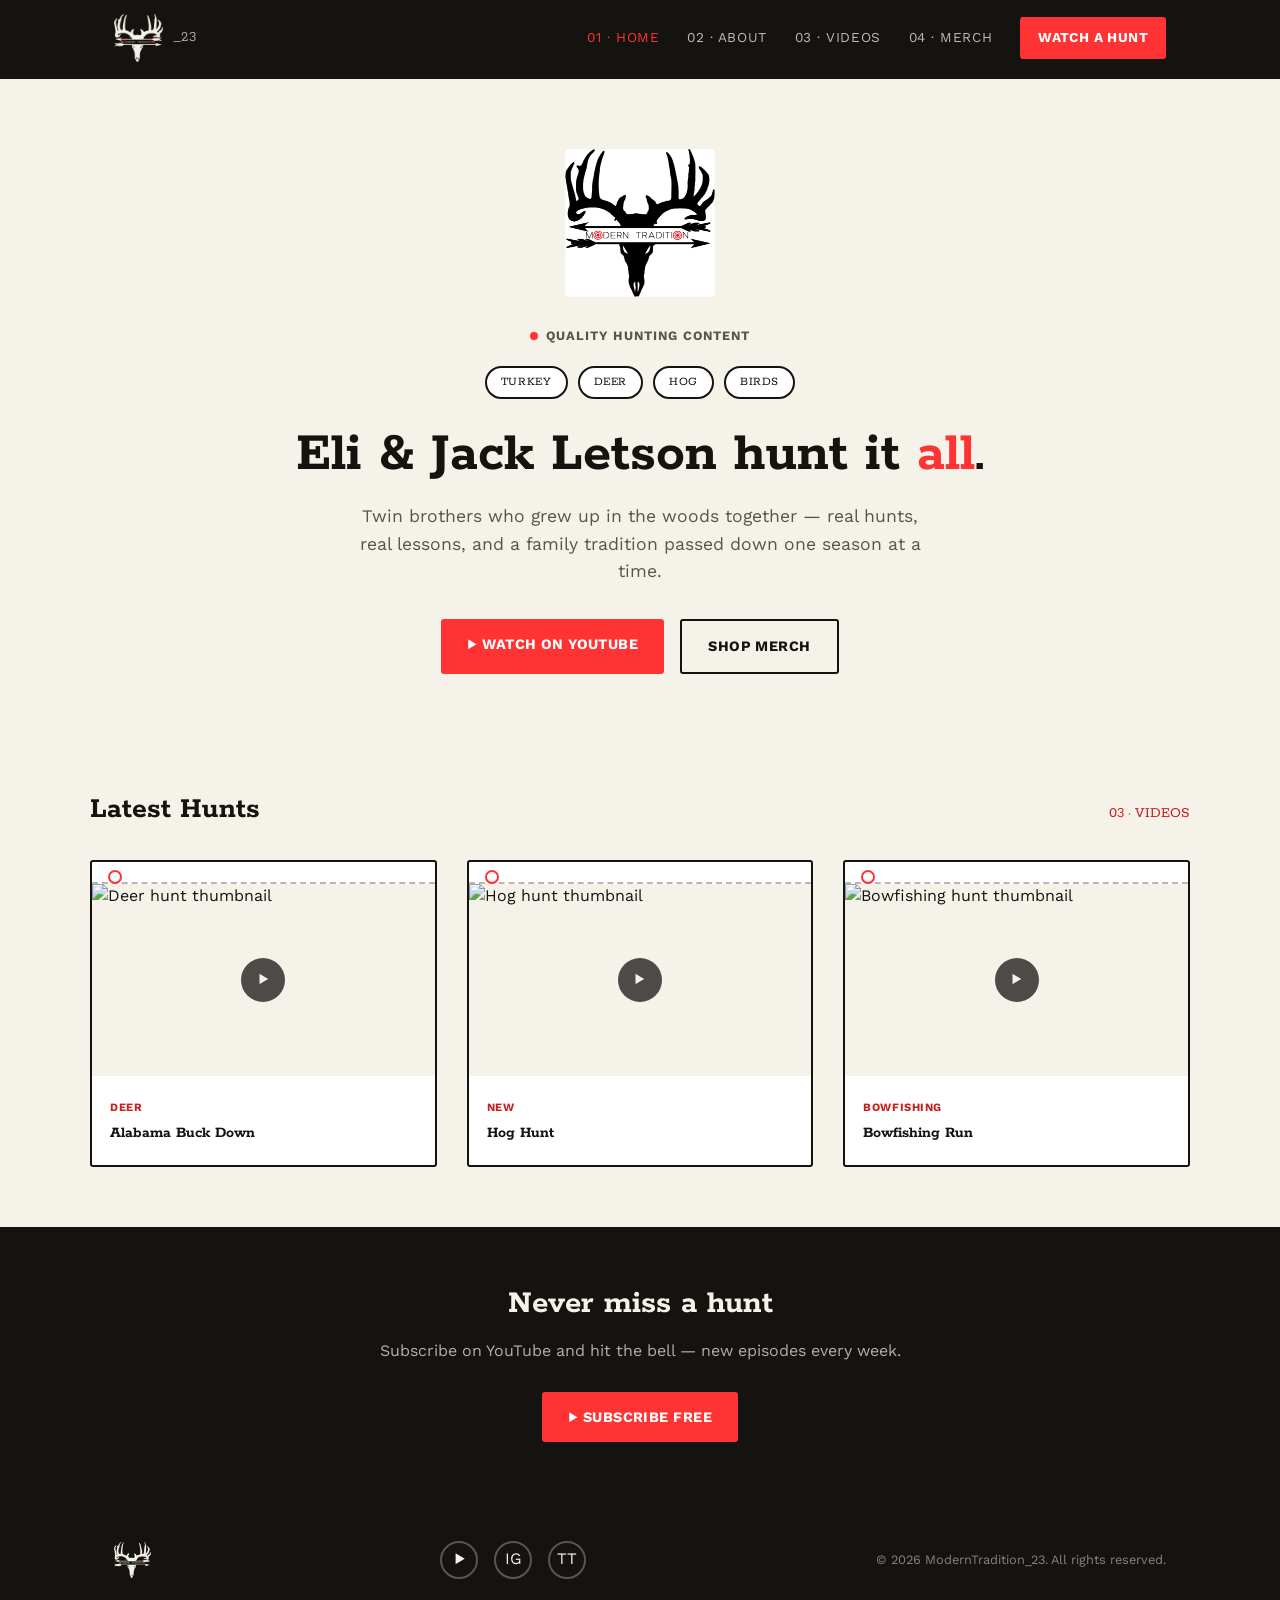
==== index.html @ 741113a1 "Initial commit of MDT website Co-Authored-By: Claude Sonnet 5 <noreply@anthropic.com>" ====
<!DOCTYPE html>
<html lang="en">
<head>
  <meta charset="UTF-8">
  <meta name="viewport" content="width=device-width, initial-scale=1.0">
  <title>ModernTradition_23 — Eli & Jack Letson</title>
  <!-- Google Fonts: Rokkitt (bold slab display) + Work Sans (body text) -->
  <link rel="preconnect" href="https://fonts.googleapis.com">
  <link href="https://fonts.googleapis.com/css2?family=Rokkitt:wght@500;700&family=Work+Sans:wght@400;500;600;700&display=swap" rel="stylesheet">
  <link rel="stylesheet" href="style.css">
</head>
<body>

  <!-- ============ HEADER / NAV ============ -->
  <!-- Real logo now in use — see logo_240.png (and larger versions
       in the images folder if you need them for other uses). -->
  <header class="site-header">
    <div class="header-inner">
      <a href="index.html" class="logo-mark"><img src="logo_reversed_240.png" alt="ModernTradition_23 logo"><span class="logo-handle">_23</span></a>

      <button class="nav-toggle" id="navToggle" aria-label="Toggle menu" aria-expanded="false">☰</button>

      <nav class="site-nav" id="siteNav">
        <a href="index.html" class="nav-link active">01 · Home</a>
        <a href="about.html" class="nav-link">02 · About</a>
        <a href="videos.html" class="nav-link">03 · Videos</a>
        <a href="merch.html" class="nav-link">04 · Merch</a>
        <a href="https://youtube.com/@ModernTradition_23" class="nav-cta" target="_blank" rel="noopener">Watch a Hunt</a>
      </nav>
    </div>
    <div class="tag-strip" aria-hidden="true"></div>
  </header>

  <!-- ============ HERO ============ -->
  <section class="hero wrap">
    <img src="logo_600_white.png" alt="ModernTradition_23 logo" class="hero-logo">
    <p class="eyebrow"><span class="blaze-dot"></span> Quality hunting content</p>

    <!-- The species row states plainly what the channel covers —
         this is the "hero as thesis" from the design brief. -->
    <div class="species-row">
      <span class="species-chip">Turkey</span>
      <span class="species-chip">Deer</span>
      <span class="species-chip">Hog</span>
      <span class="species-chip">Birds</span>
    </div>

    <h1>Eli &amp; Jack Letson hunt it <span class="highlight">all</span>.</h1>
    <p class="hero-sub">Twin brothers who grew up in the woods together — real hunts, real lessons, and a family tradition passed down one season at a time.</p>
    <div class="hero-actions">
      <a href="https://youtube.com/@ModernTradition_23" class="btn btn-primary" target="_blank" rel="noopener">▶ Watch on YouTube</a>
      <a href="merch.html" class="btn btn-outline">Shop Merch</a>
    </div>
  </section>

  <!-- ============ LATEST UPLOADS ============ -->
  <section class="section wrap">
    <div class="section-head">
      <h2>Latest Hunts</h2>
      <span class="section-num">03 · VIDEOS</span>
    </div>
    <div class="grid">
      <!-- Real videos — titles below are descriptive placeholders since I
           couldn't pull exact YouTube titles (YouTube blocked the fetch).
           Swap in the exact titles any time. -->
      <a class="card" href="https://www.youtube.com/watch?v=N0dWqT981oI" target="_blank" rel="noopener">
        <div class="card-thumb"><img src="https://img.youtube.com/vi/N0dWqT981oI/hqdefault.jpg" alt="Deer hunt thumbnail" loading="lazy"><span class="play-badge">▶</span></div>
        <div class="card-body">
          <span class="card-tag">Deer</span>
          <h3>Alabama Buck Down</h3>
        </div>
      </a>
      <a class="card" href="https://www.youtube.com/watch?v=dNm41cbBiHg" target="_blank" rel="noopener">
        <div class="card-thumb"><img src="https://img.youtube.com/vi/dNm41cbBiHg/hqdefault.jpg" alt="Hog hunt thumbnail" loading="lazy"><span class="play-badge">▶</span></div>
        <div class="card-body">
          <span class="card-tag">New</span>
          <h3>Hog Hunt</h3>
        </div>
      </a>
      <a class="card" href="https://www.youtube.com/watch?v=f_7VXllXioY" target="_blank" rel="noopener">
        <div class="card-thumb"><img src="https://img.youtube.com/vi/f_7VXllXioY/hqdefault.jpg" alt="Bowfishing hunt thumbnail" loading="lazy"><span class="play-badge">▶</span></div>
        <div class="card-body">
          <span class="card-tag">Bowfishing</span>
          <h3>Bowfishing Run</h3>
        </div>
      </a>
    </div>
  </section>

  <!-- ============ CTA BAND ============ -->
  <section class="cta-band">
    <h2>Never miss a hunt</h2>
    <p>Subscribe on YouTube and hit the bell — new episodes every week.</p>
    <a href="https://youtube.com/@ModernTradition_23" class="btn btn-primary" target="_blank" rel="noopener">▶ Subscribe Free</a>
  </section>

  <!-- ============ FOOTER ============ -->
  <footer class="site-footer">
    <div class="tag-strip" aria-hidden="true"></div>
    <div class="footer-inner">
      <span class="logo-mark"><img src="logo_reversed_240.png" alt="ModernTradition_23 logo"></span>
      <div class="social-links">
        <!-- ✏️ CUSTOMIZE: point these at real profiles -->
        <a href="https://youtube.com/@ModernTradition_23" target="_blank" rel="noopener" aria-label="YouTube">▶</a>
        <a href="https://www.instagram.com/modern_tradition23" target="_blank" rel="noopener" aria-label="Instagram">IG</a>
        <a href="https://www.tiktok.com/@Modern_tradition_23" target="_blank" rel="noopener" aria-label="TikTok">TT</a>
      </div>
      <span class="footer-note">© 2026 ModernTradition_23. All rights reserved.</span>
    </div>
  </footer>

  <script src="script.js"></script>
</body>
</html>
---- style.css ----
/* ============================================
   MODERNTRADITION_23 — shared stylesheet
   Palette now matches the real logo: black,
   white/paper, and target red.
============================================ */

:root {
  --color-paper: #F5F2EA;
  --color-paper-light: #FFFFFF;
  --color-ink: #141310;
  --color-ink-soft: #58554B;
  --color-red: #FF3333;
  --color-red-deep: #C81F1F;

  --font-display: "Rokkitt", serif;
  --font-body: "Work Sans", sans-serif;

  --max-width: 1100px;
  --radius: 3px;
}

* { box-sizing: border-box; margin: 0; padding: 0; }
html { scroll-behavior: smooth; }

body {
  background: var(--color-paper);
  color: var(--color-ink);
  font-family: var(--font-body);
  line-height: 1.55;
  -webkit-font-smoothing: antialiased;
}

img { max-width: 100%; display: block; }
a { color: inherit; text-decoration: none; }

a:focus-visible,
button:focus-visible {
  outline: 3px solid var(--color-red);
  outline-offset: 2px;
}

h1, h2, h3 {
  font-family: var(--font-display);
  font-weight: 700;
  line-height: 1.05;
}

.wrap {
  max-width: var(--max-width);
  margin: 0 auto;
  padding: 0 24px;
}

/* Signature divider: dashed line, echoes a tag's perforated edge */
.tag-strip {
  height: 3px;
  border-top: 3px dashed var(--color-ink);
  opacity: 0.35;
}

/* ---- Header / nav ---- */
.site-header {
  background: var(--color-ink);
  color: var(--color-paper);
  position: sticky;
  top: 0;
  z-index: 50;
}

.header-inner {
  max-width: var(--max-width);
  margin: 0 auto;
  padding: 14px 24px;
  display: flex;
  align-items: center;
  justify-content: space-between;
}

.logo-mark {
  display: flex;
  align-items: center;
  gap: 10px;
}
.logo-mark img {
  height: 48px;
  width: auto;
  /* the source PNG has a transparent background, so it sits cleanly on the dark header */
}
.logo-handle {
  font-family: var(--font-display);
  font-size: 0.95rem;
  letter-spacing: 0.03em;
  color: var(--color-paper);
  opacity: 0.7;
}

.nav-toggle {
  display: none;
  background: none;
  border: 2px solid var(--color-paper);
  color: var(--color-paper);
  font-size: 1rem;
  padding: 6px 10px;
  border-radius: var(--radius);
  cursor: pointer;
}

.site-nav {
  display: flex;
  align-items: center;
  gap: 28px;
}

.nav-link {
  font-size: 0.85rem;
  letter-spacing: 0.04em;
  text-transform: uppercase;
  opacity: 0.75;
  transition: opacity 0.15s ease;
}
.nav-link:hover,
.nav-link.active { opacity: 1; }
.nav-link.active { color: var(--color-red); }

.nav-cta {
  background: var(--color-red);
  color: #fff;
  font-weight: 700;
  font-size: 0.85rem;
  padding: 10px 18px;
  border-radius: var(--radius);
  text-transform: uppercase;
  letter-spacing: 0.03em;
  transition: transform 0.15s ease;
}
.nav-cta:hover { transform: translateY(-2px); }

@media (max-width: 760px) {
  .nav-toggle { display: block; }
  .site-nav {
    position: absolute;
    top: 100%;
    left: 0;
    right: 0;
    background: var(--color-ink);
    flex-direction: column;
    align-items: flex-start;
    gap: 0;
    max-height: 0;
    overflow: hidden;
    transition: max-height 0.25s ease;
  }
  .site-nav.open { max-height: 320px; }
  .nav-link, .nav-cta {
    width: 100%;
    padding: 16px 24px;
    border-top: 1px solid rgba(245,242,234,0.12);
  }
  .nav-cta { border-radius: 0; text-align: center; }
}

/* ---- Buttons ---- */
.btn {
  display: inline-block;
  padding: 14px 26px;
  border-radius: var(--radius);
  font-weight: 700;
  text-transform: uppercase;
  letter-spacing: 0.03em;
  font-size: 0.9rem;
  transition: transform 0.15s ease;
}
.btn:hover { transform: translateY(-2px); }
.btn-primary { background: var(--color-red); color: #fff; }
.btn-outline {
  background: transparent;
  border: 2px solid var(--color-ink);
  color: var(--color-ink);
}

/* ---- Hero ---- */
.hero { padding: 70px 0 60px; text-align: center; }

.eyebrow {
  display: inline-flex;
  align-items: center;
  gap: 8px;
  font-size: 0.8rem;
  letter-spacing: 0.08em;
  text-transform: uppercase;
  color: var(--color-ink-soft);
  font-weight: 700;
  margin-bottom: 20px;
}

.blaze-dot {
  width: 8px;
  height: 8px;
  border-radius: 50%;
  background: var(--color-red);
  animation: pulse 1.8s infinite ease-in-out;
}
@media (prefers-reduced-motion: reduce) { .blaze-dot { animation: none; } }
@keyframes pulse { 0%, 100% { opacity: 1; } 50% { opacity: 0.3; } }

.hero-logo { width: 150px; margin: 0 auto 26px; }

.species-row {
  display: flex;
  gap: 10px;
  justify-content: center;
  flex-wrap: wrap;
  margin-bottom: 26px;
}
.species-chip {
  font-family: var(--font-display);
  font-size: 0.78rem;
  text-transform: uppercase;
  letter-spacing: 0.05em;
  background: var(--color-paper-light);
  border: 2px solid var(--color-ink);
  padding: 5px 14px;
  border-radius: 999px;
}

.hero h1 { font-size: clamp(2.2rem, 5.4vw, 3.6rem); margin-bottom: 18px; }
.hero h1 .highlight { color: var(--color-red); }

.hero-sub {
  max-width: 580px;
  margin: 0 auto 34px;
  color: var(--color-ink-soft);
  font-size: 1.1rem;
}

.hero-actions { display: flex; gap: 16px; justify-content: center; flex-wrap: wrap; }

/* ---- Sections ---- */
.section { padding: 60px 0; }
.section-head {
  display: flex;
  align-items: baseline;
  justify-content: space-between;
  margin-bottom: 34px;
  flex-wrap: wrap;
  gap: 10px;
}
.section-head h2 { font-size: 1.9rem; }
.section-num {
  font-family: var(--font-display);
  color: var(--color-red-deep);
  font-size: 0.95rem;
  text-transform: uppercase;
}

/* ---- Card grid ---- */
.grid {
  display: grid;
  grid-template-columns: repeat(auto-fit, minmax(260px, 1fr));
  gap: 30px;
}

/* "Game tag" card — punch hole is red now, echoing the logo's target rings */
.card {
  position: relative;
  display: block;
  background: var(--color-paper-light);
  border: 2px solid var(--color-ink);
  border-radius: var(--radius);
  overflow: hidden;
  padding-top: 22px;
  transition: transform 0.15s ease;
}
.card:hover { transform: translateY(-3px); }
.card::before {
  content: "";
  position: absolute;
  top: 8px;
  left: 16px;
  width: 10px;
  height: 10px;
  border-radius: 50%;
  border: 2px solid var(--color-red);
  z-index: 2;
}
.card::after {
  content: "";
  position: absolute;
  top: 20px;
  left: 0;
  right: 0;
  border-top: 2px dashed var(--color-ink);
  opacity: 0.3;
}

.card-thumb {
  aspect-ratio: 16 / 9;
  position: relative;
  background: var(--color-paper);
  overflow: hidden;
}
.card-thumb img {
  width: 100%;
  height: 100%;
  object-fit: cover;
  display: block;
}
.card-thumb .duration {
  position: absolute;
  bottom: 8px;
  right: 8px;
  background: var(--color-ink);
  color: var(--color-paper);
  font-size: 0.75rem;
  padding: 2px 6px;
  border-radius: 3px;
}
.play-badge {
  position: absolute;
  top: 50%;
  left: 50%;
  transform: translate(-50%, -50%);
  width: 44px;
  height: 44px;
  border-radius: 50%;
  background: rgba(20,19,16,0.75);
  color: var(--color-paper);
  display: flex;
  align-items: center;
  justify-content: center;
  font-size: 0.95rem;
}
.card-body { padding: 18px; }
.card-body h3 { font-size: 1rem; text-transform: none; margin-bottom: 6px; font-weight: 700; }
.card-tag {
  display: inline-block;
  font-size: 0.7rem;
  text-transform: uppercase;
  letter-spacing: 0.05em;
  color: var(--color-red-deep);
  font-weight: 700;
  margin-bottom: 8px;
}

.price {
  font-family: var(--font-display);
  font-size: 1.25rem;
  color: var(--color-red);
  margin: 10px 0 14px;
}

/* ---- Filter tabs ---- */
.filter-bar { display: flex; gap: 10px; flex-wrap: wrap; margin-bottom: 36px; }
.filter-btn {
  background: transparent;
  border: 2px solid var(--color-ink);
  padding: 8px 16px;
  border-radius: 999px;
  font-family: var(--font-body);
  font-weight: 600;
  font-size: 0.85rem;
  cursor: pointer;
  transition: background 0.15s ease, color 0.15s ease;
}
.filter-btn.active,
.filter-btn:hover { background: var(--color-ink); color: var(--color-paper); }

/* ---- About page ---- */
.twins-row {
  display: grid;
  grid-template-columns: 1fr 1fr;
  gap: 24px;
  margin-bottom: 46px;
}
@media (max-width: 620px) { .twins-row { grid-template-columns: 1fr; } }
.twin-card { text-align: left; }
.portrait-block {
  aspect-ratio: 4/5;
  background: var(--color-ink);
  border-radius: var(--radius);
  display: flex;
  align-items: center;
  justify-content: center;
  color: var(--color-paper);
  font-family: var(--font-display);
  text-align: center;
  padding: 20px;
  margin-bottom: 14px;
}
.portrait-photo {
  object-fit: cover;
  width: 100%;
}

.twin-num {
  font-family: var(--font-display);
  color: var(--color-red-deep);
  font-size: 0.9rem;
  text-transform: uppercase;
  margin-bottom: 4px;
}
.twin-card h3 { font-size: 1.3rem; margin-bottom: 8px; }

.stat-row { display: flex; gap: 40px; margin: 30px 0; flex-wrap: wrap; }
.stat-num { font-family: var(--font-display); font-size: 2.1rem; color: var(--color-red-deep); }
.stat-label { font-size: 0.8rem; text-transform: uppercase; color: var(--color-ink-soft); }

/* ---- CTA band ---- */
.cta-band { background: var(--color-ink); color: var(--color-paper); text-align: center; padding: 60px 24px; }
.cta-band h2 { font-size: 2.1rem; margin-bottom: 16px; }
.cta-band p { color: rgba(245,242,234,0.7); margin-bottom: 28px; }

/* ---- Footer ---- */
.site-footer { background: var(--color-ink); color: var(--color-paper); }
.footer-inner {
  max-width: var(--max-width);
  margin: 0 auto;
  padding: 36px 24px;
  display: flex;
  justify-content: space-between;
  align-items: center;
  flex-wrap: wrap;
  gap: 16px;
}
.footer-inner .logo-mark img { height: 36px; }
.social-links { display: flex; gap: 16px; }
.social-links a {
  border: 2px solid rgba(245,242,234,0.3);
  border-radius: 50%;
  width: 38px;
  height: 38px;
  display: flex;
  align-items: center;
  justify-content: center;
  transition: border-color 0.15s ease;
}
.social-links a:hover { border-color: var(--color-red); }
.footer-note { font-size: 0.8rem; color: rgba(245,242,234,0.5); }
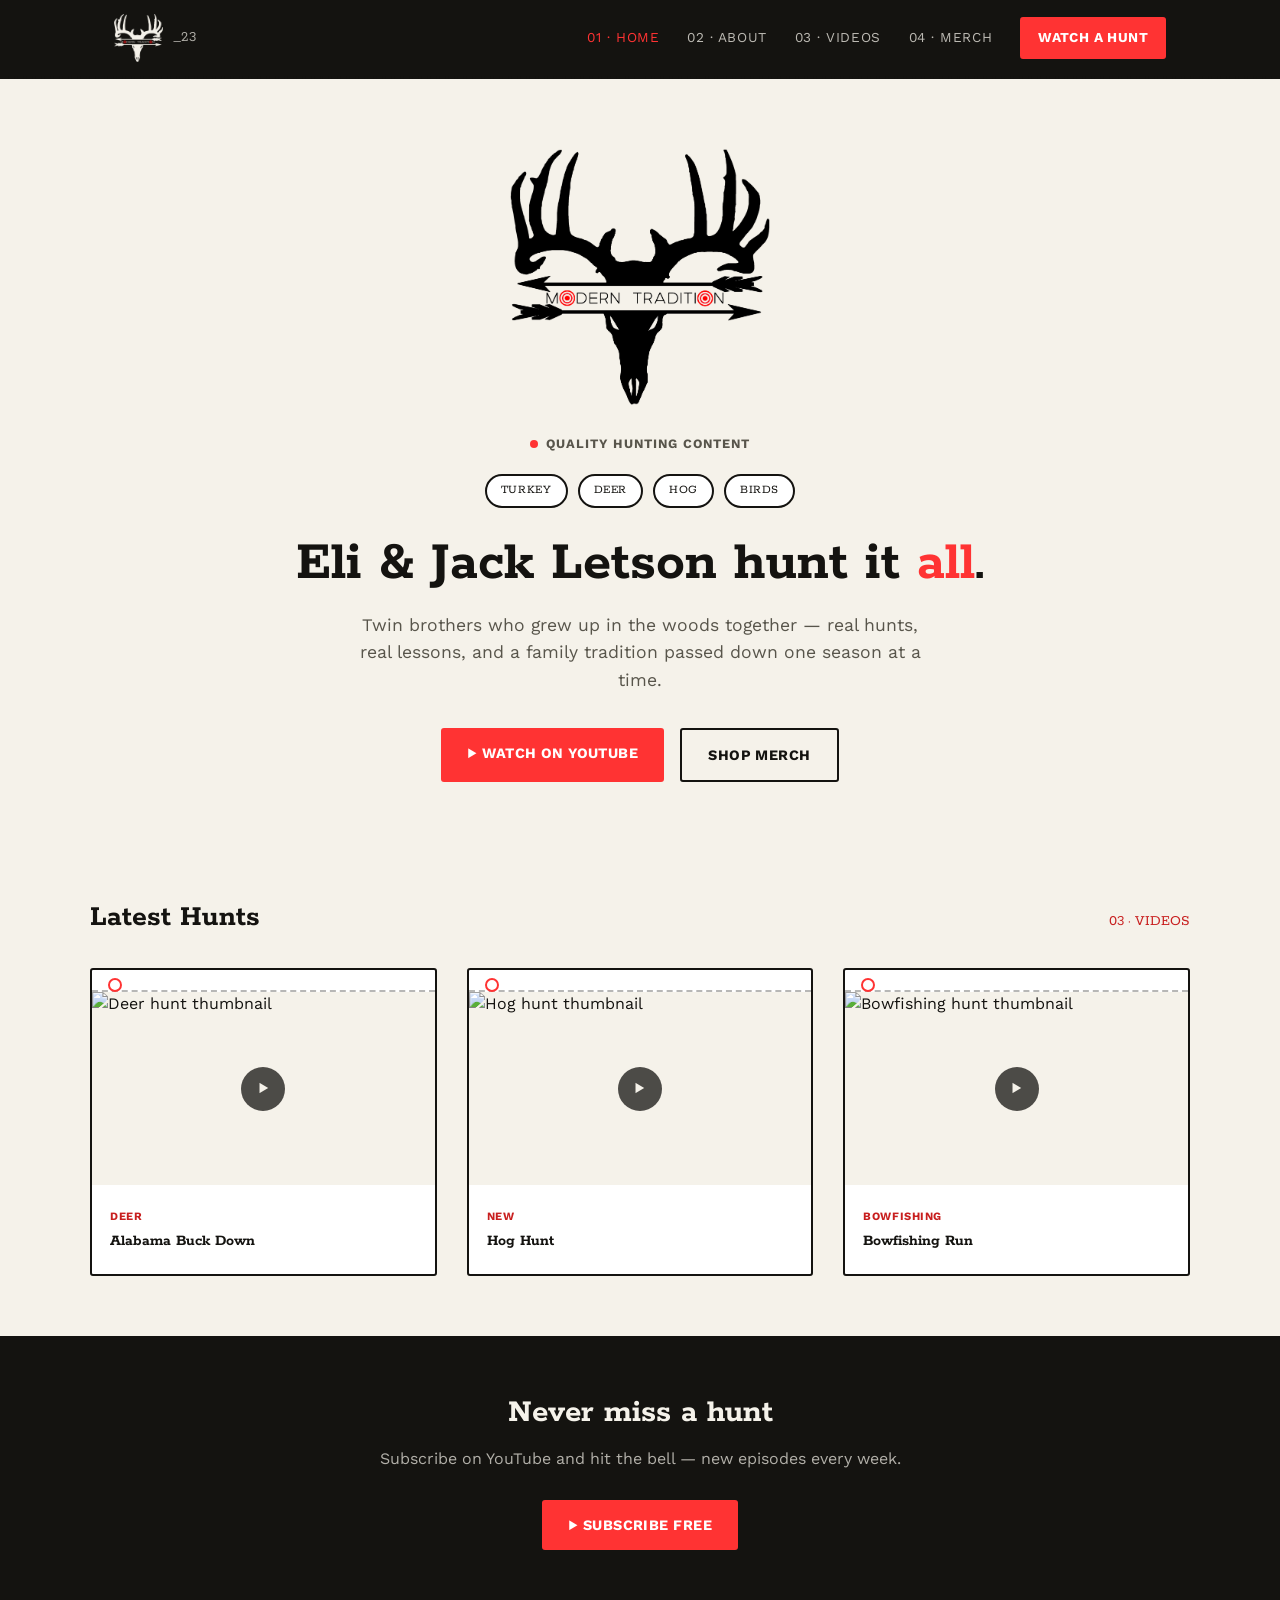
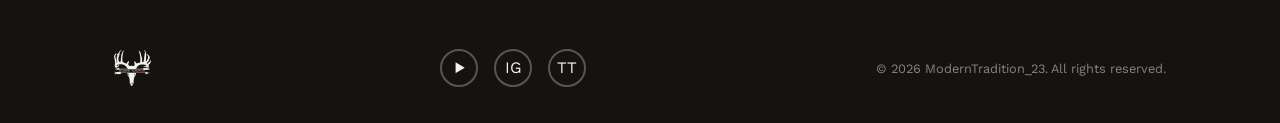
==== commit e9e42d77: "Enlarge homepage hero logo and remove white background box Co-Authored-By: Claude Sonnet 5 <noreply@" ====
--- a/index.html
+++ b/index.html
@@ -33,7 +33,7 @@
 
   <!-- ============ HERO ============ -->
   <section class="hero wrap">
-    <img src="logo_600_white.png" alt="ModernTradition_23 logo" class="hero-logo">
+    <img src="logo_transparent.png" alt="ModernTradition_23 logo" class="hero-logo">
     <p class="eyebrow"><span class="blaze-dot"></span> Quality hunting content</p>
 
     <!-- The species row states plainly what the channel covers —
--- a/style.css
+++ b/style.css
@@ -203,7 +203,7 @@
 @media (prefers-reduced-motion: reduce) { .blaze-dot { animation: none; } }
 @keyframes pulse { 0%, 100% { opacity: 1; } 50% { opacity: 0.3; } }
 
-.hero-logo { width: 150px; margin: 0 auto 26px; }
+.hero-logo { width: 260px; margin: 0 auto 26px; }
 
 .species-row {
   display: flex;
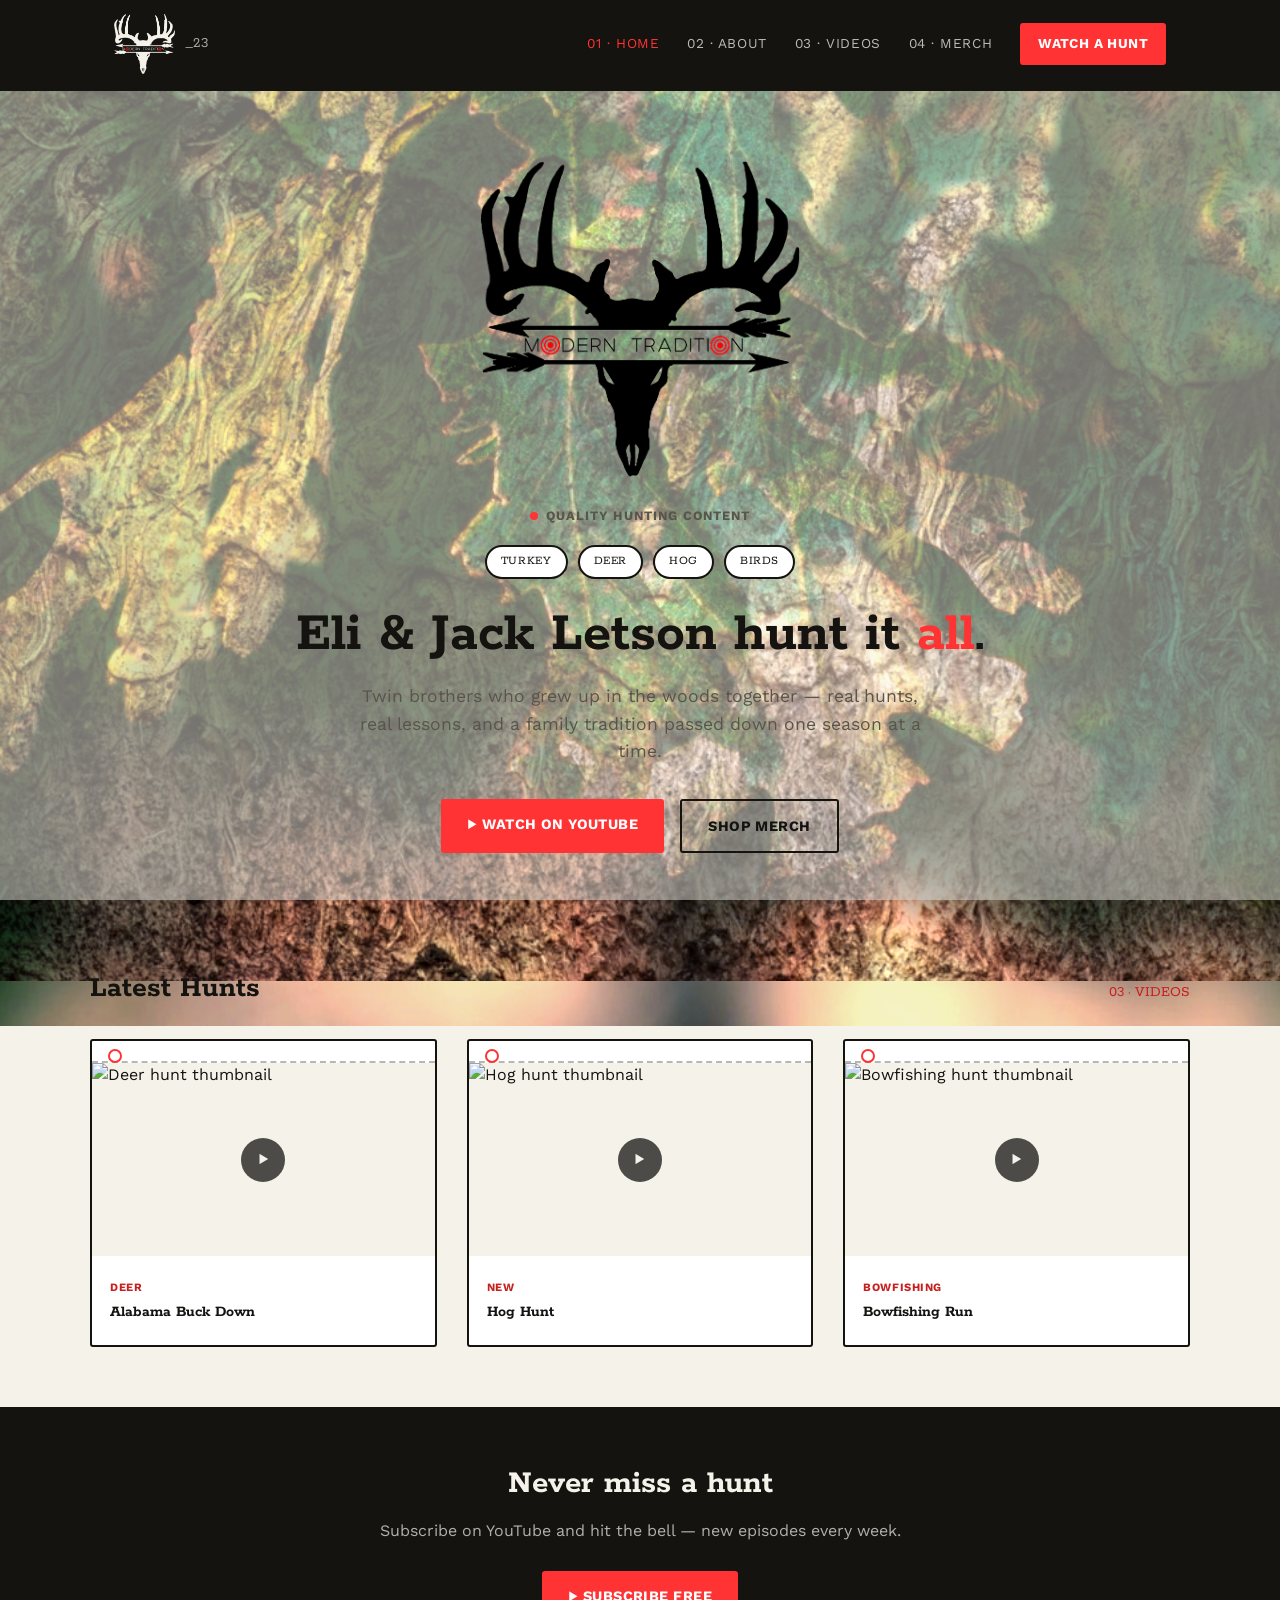
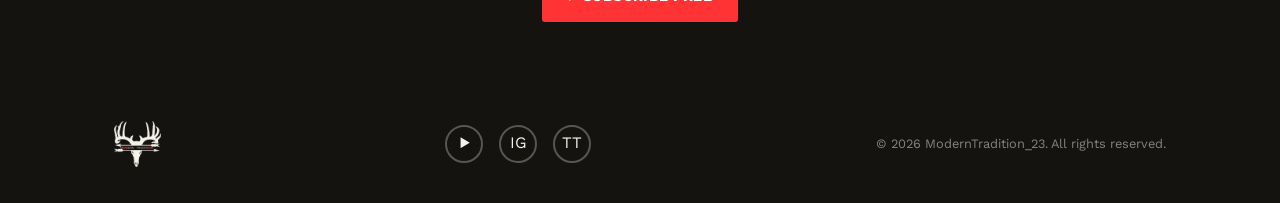
==== commit 878793e2: "Add leaf-camo parallax background across all pages Real oak leaf and tree bark photos (free-license," ====
--- a/index.html
+++ b/index.html
@@ -10,6 +10,11 @@
   <link rel="stylesheet" href="style.css">
 </head>
 <body>
+
+  <div class="camo-backdrop-bark" aria-hidden="true"></div>
+  <div class="camo-backdrop-leaves" aria-hidden="true"></div>
+  <div class="camo-backdrop-vignette" aria-hidden="true"></div>
+  <div class="camo-backdrop-tint" aria-hidden="true"></div>
 
   <!-- ============ HEADER / NAV ============ -->
   <!-- Real logo now in use — see logo_240.png (and larger versions
--- a/style.css
+++ b/style.css
@@ -33,6 +33,54 @@
 img { max-width: 100%; display: block; }
 a { color: inherit; text-decoration: none; }
 
+/* ============================================
+   CAMO BACKDROP — real photos, not a print.
+   Oak leaves blended over tree bark, each layer
+   scrolling at a slightly different speed so the
+   leaves visually separate from the branches
+   behind them. Photos: Cafer Sevinç (leaves) &
+   SweeMing Young (bark) via Pexels, free-use
+   license, no attribution required.
+============================================ */
+.camo-backdrop-bark {
+  position: fixed;
+  top: -9%; left: -2%;
+  width: 104%; height: 118%;
+  z-index: -4;
+  background-image: url("bg-camo-bark.jpg");
+  background-size: cover;
+  background-position: center 40%;
+  filter: saturate(1.05) contrast(1.15) sepia(.1) brightness(1.2);
+}
+.camo-backdrop-leaves {
+  position: fixed;
+  top: -14%; left: -2%;
+  width: 104%; height: 128%;
+  z-index: -3;
+  background-image: url("bg-camo-leaves.jpg");
+  background-size: cover;
+  background-position: center 20%;
+  mix-blend-mode: multiply;
+  filter: saturate(1.35) contrast(1.15) brightness(1.35);
+  opacity: .92;
+}
+.camo-backdrop-vignette {
+  position: fixed;
+  inset: 0;
+  z-index: -2;
+  background: radial-gradient(ellipse at center, transparent 50%, rgba(20,19,16,.28) 100%);
+}
+.camo-backdrop-tint {
+  position: fixed;
+  inset: 0;
+  z-index: -1;
+  background: var(--color-paper);
+  opacity: .48;
+}
+@media (prefers-reduced-motion: no-preference) {
+  .camo-backdrop-bark, .camo-backdrop-leaves { will-change: transform; }
+}
+
 a:focus-visible,
 button:focus-visible {
   outline: 3px solid var(--color-red);
@@ -82,7 +130,7 @@
   gap: 10px;
 }
 .logo-mark img {
-  height: 48px;
+  height: 60px;
   width: auto;
   /* the source PNG has a transparent background, so it sits cleanly on the dark header */
 }
@@ -203,7 +251,7 @@
 @media (prefers-reduced-motion: reduce) { .blaze-dot { animation: none; } }
 @keyframes pulse { 0%, 100% { opacity: 1; } 50% { opacity: 0.3; } }
 
-.hero-logo { width: 260px; margin: 0 auto 26px; }
+.hero-logo { width: 320px; margin: 0 auto 26px; }
 
 .species-row {
   display: flex;
@@ -422,7 +470,7 @@
   flex-wrap: wrap;
   gap: 16px;
 }
-.footer-inner .logo-mark img { height: 36px; }
+.footer-inner .logo-mark img { height: 46px; }
 .social-links { display: flex; gap: 16px; }
 .social-links a {
   border: 2px solid rgba(245,242,234,0.3);
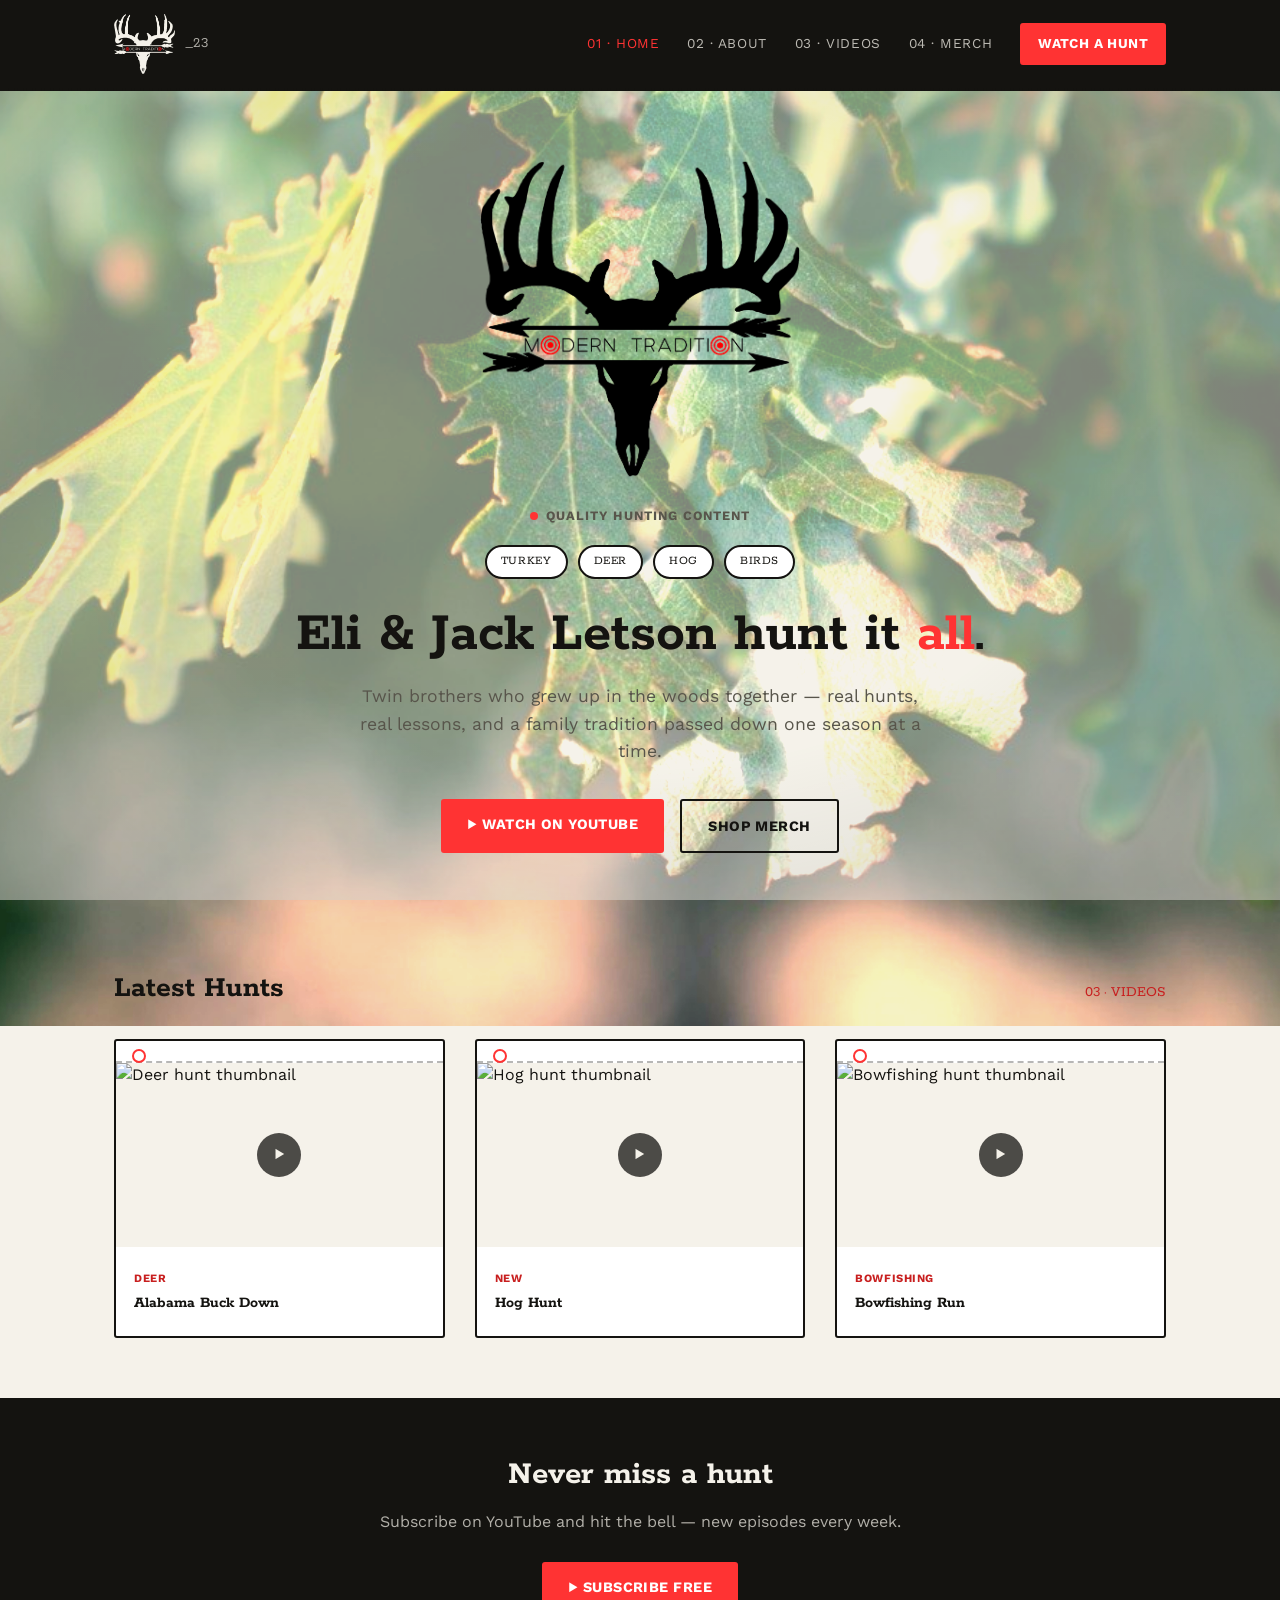
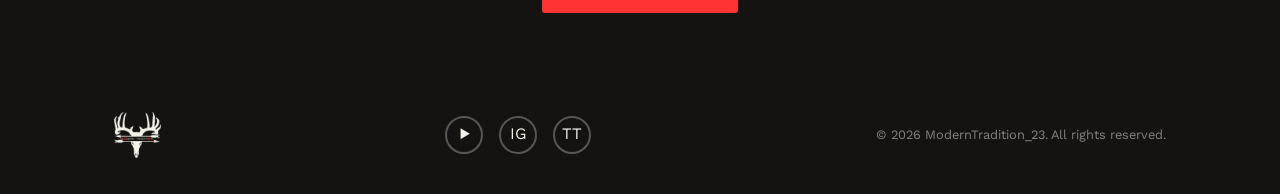
==== commit f08e6d6b: "Remove bark layer, use leaves photo alone for camo backdrop Co-Authored-By: Claude Sonnet 5 <noreply" ====
--- a/index.html
+++ b/index.html
@@ -10,8 +10,6 @@
   <link rel="stylesheet" href="style.css">
 </head>
 <body>
-
-  <div class="camo-backdrop-bark" aria-hidden="true"></div>
   <div class="camo-backdrop-leaves" aria-hidden="true"></div>
   <div class="camo-backdrop-vignette" aria-hidden="true"></div>
   <div class="camo-backdrop-tint" aria-hidden="true"></div>
--- a/style.css
+++ b/style.css
@@ -34,24 +34,11 @@
 a { color: inherit; text-decoration: none; }
 
 /* ============================================
-   CAMO BACKDROP — real photos, not a print.
-   Oak leaves blended over tree bark, each layer
-   scrolling at a slightly different speed so the
-   leaves visually separate from the branches
-   behind them. Photos: Cafer Sevinç (leaves) &
-   SweeMing Young (bark) via Pexels, free-use
-   license, no attribution required.
+   CAMO BACKDROP — real photo, not a print.
+   Oak leaves, parallax-scrolling behind the page
+   content. Photo: Cafer Sevinç via Pexels,
+   free-use license, no attribution required.
 ============================================ */
-.camo-backdrop-bark {
-  position: fixed;
-  top: -9%; left: -2%;
-  width: 104%; height: 118%;
-  z-index: -4;
-  background-image: url("bg-camo-bark.jpg");
-  background-size: cover;
-  background-position: center 40%;
-  filter: saturate(1.05) contrast(1.15) sepia(.1) brightness(1.2);
-}
 .camo-backdrop-leaves {
   position: fixed;
   top: -14%; left: -2%;
@@ -78,7 +65,7 @@
   opacity: .48;
 }
 @media (prefers-reduced-motion: no-preference) {
-  .camo-backdrop-bark, .camo-backdrop-leaves { will-change: transform; }
+  .camo-backdrop-leaves { will-change: transform; }
 }
 
 a:focus-visible,
@@ -227,7 +214,7 @@
 }
 
 /* ---- Hero ---- */
-.hero { padding: 70px 0 60px; text-align: center; }
+.hero { padding-top: 70px; padding-bottom: 60px; text-align: center; }
 
 .eyebrow {
   display: inline-flex;
@@ -252,6 +239,9 @@
 @keyframes pulse { 0%, 100% { opacity: 1; } 50% { opacity: 0.3; } }
 
 .hero-logo { width: 320px; margin: 0 auto 26px; }
+@media (max-width: 760px) {
+  .hero-logo { width: 150px; }
+}
 
 .species-row {
   display: flex;
@@ -284,7 +274,7 @@
 .hero-actions { display: flex; gap: 16px; justify-content: center; flex-wrap: wrap; }
 
 /* ---- Sections ---- */
-.section { padding: 60px 0; }
+.section { padding-top: 60px; padding-bottom: 60px; }
 .section-head {
   display: flex;
   align-items: baseline;
@@ -451,7 +441,7 @@
 
 .stat-row { display: flex; gap: 40px; margin: 30px 0; flex-wrap: wrap; }
 .stat-num { font-family: var(--font-display); font-size: 2.1rem; color: var(--color-red-deep); }
-.stat-label { font-size: 0.8rem; text-transform: uppercase; color: var(--color-ink-soft); }
+.stat-label { font-size: 0.8rem; text-transform: uppercase; color: var(--color-red-deep); }
 
 /* ---- CTA band ---- */
 .cta-band { background: var(--color-ink); color: var(--color-paper); text-align: center; padding: 60px 24px; }
